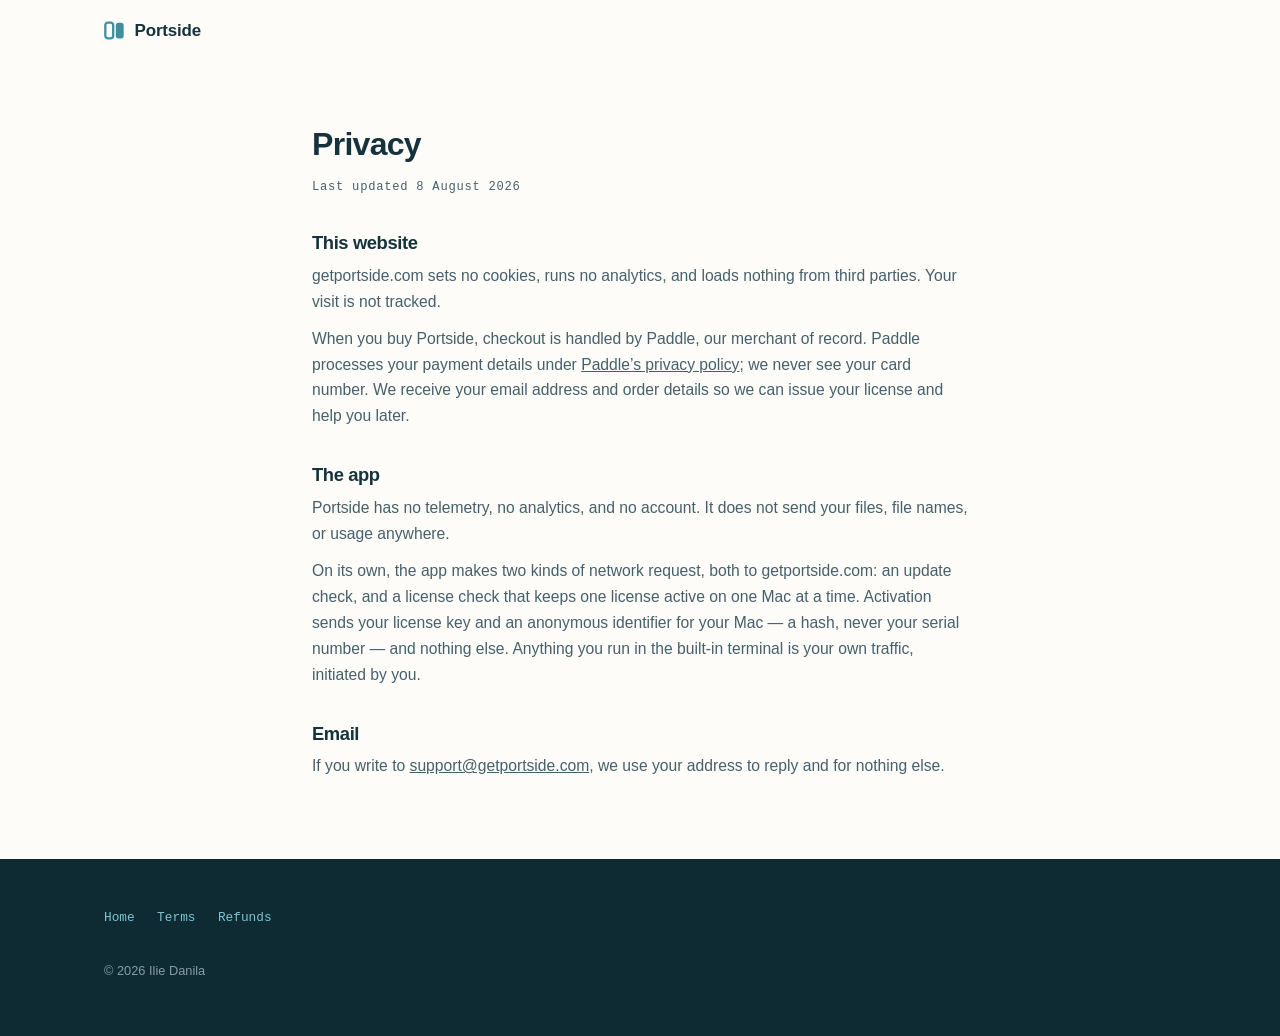
==== privacy.html @ faf57ced "site: landing page, policy pages, and launch checklist for getportside.com Co-Authored-By: Claude Fa" ====
<!DOCTYPE html>
<html lang="en">
<head>
  <meta charset="utf-8">
  <meta name="viewport" content="width=device-width, initial-scale=1">
  <title>Privacy — Portside</title>
  <meta name="robots" content="noindex">
  <link rel="icon" href="assets/icon.svg" type="image/svg+xml">
  <link rel="stylesheet" href="styles.css">
</head>
<body>

<header class="topbar">
  <a class="brand" href="./">
    <svg width="21" height="21" viewBox="0 0 24 24" aria-hidden="true">
      <rect x="1.5" y="3" width="9" height="18" rx="3" fill="none" stroke="#3E8FA0" stroke-width="2.6"/>
      <rect x="13.5" y="3" width="9" height="18" rx="3" fill="#3E8FA0"/>
    </svg>
    Portside
  </a>
</header>

<main class="doc">
  <h1>Privacy</h1>
  <p class="doc-date">Last updated 8 August 2026</p>

  <h2>This website</h2>
  <p>getportside.com sets no cookies, runs no analytics, and loads nothing from third parties. Your visit is not tracked.</p>
  <p>When you buy Portside, checkout is handled by Paddle, our merchant of record. Paddle processes your payment details under <a href="https://www.paddle.com/legal/privacy">Paddle’s privacy policy</a>; we never see your card number. We receive your email address and order details so we can issue your license and help you later.</p>

  <h2>The app</h2>
  <p>Portside has no telemetry, no analytics, and no account. It does not send your files, file names, or usage anywhere.</p>
  <p>On its own, the app makes two kinds of network request, both to getportside.com: an update check, and a license check that keeps one license active on one Mac at a time. Activation sends your license key and an anonymous identifier for your Mac — a hash, never your serial number — and nothing else. Anything you run in the built-in terminal is your own traffic, initiated by you.</p>

  <h2>Email</h2>
  <p>If you write to <a href="mailto:support@getportside.com">support@getportside.com</a>, we use your address to reply and for nothing else.</p>
</main>

<footer class="footer">
  <div class="footer-inner">
    <div class="footer-links">
      <a href="./">Home</a>
      <a href="terms.html">Terms</a>
      <a href="refunds.html">Refunds</a>
    </div>
    <p class="footer-copy">© 2026 Ilie Danila</p>
  </div>
</footer>

</body>
</html>
---- styles.css ----
/* Portside — getportside.com
   Palette and geometry derive from the app icon (Specs/Portside Icon.svg):
   paper pane, deep-sea teal, gold cargo arrows. */

:root {
  --paper: #fdfcf8;
  --sand: #efece3;
  --sandline: #ddd7c9;
  --ink: #14333d;
  --ink-soft: #46606b;

  --sea: #153e49;
  --harbor: #1c4a57;
  --harbor-edge: #2a6273;
  --abyss: #0e2a33;
  --teal: #3e8fa0;
  --tealine: #7fc4d2;
  --foam: #d9e9ee;

  --gold: #ffc94a;
  --gold-deep: #dfa51f;
  --gold-ink: #2a2413;

  --sans: -apple-system, BlinkMacSystemFont, "SF Pro Text", "Segoe UI", Roboto, sans-serif;
  --mono: ui-monospace, "SF Mono", SFMono-Regular, Menlo, Consolas, monospace;

  --radius: 12px;
  --measure: 62ch;
  --bandpad: clamp(4rem, 9vw, 6.5rem);
}

* { margin: 0; padding: 0; box-sizing: border-box; }

html { scroll-behavior: smooth; }

body {
  font-family: var(--sans);
  font-size: 16.5px;
  line-height: 1.65;
  color: var(--ink);
  background: var(--paper);
  -webkit-font-smoothing: antialiased;
  text-rendering: optimizeLegibility;
}

::selection { background: var(--tealine); color: var(--abyss); }

:focus-visible { outline: 2px solid var(--gold); outline-offset: 3px; border-radius: 4px; }

a { color: inherit; }

/* ---------- shared band + type ---------- */

.band { padding: var(--bandpad) 1.5rem; }
.band-inner { max-width: 1120px; margin: 0 auto; }

.band--sea { background: var(--sea); color: var(--foam); }
.band--harbor { background: var(--harbor); color: var(--foam); }
.band--sand { background: var(--sand); }

.eyebrow {
  font-family: var(--mono);
  font-size: 0.72rem;
  font-weight: 600;
  letter-spacing: 0.16em;
  text-transform: uppercase;
  color: var(--teal);
}
.band--sea .eyebrow, .band--harbor .eyebrow { color: var(--tealine); }

h1, h2 { letter-spacing: -0.022em; text-wrap: balance; }

h2 {
  font-size: clamp(1.7rem, 3.4vw, 2.3rem);
  font-weight: 750;
  line-height: 1.15;
  margin: 0.6rem 0 0.9rem;
}

.lede { max-width: var(--measure); color: var(--ink-soft); }
.band--sea .lede, .band--harbor .lede { color: var(--foam); opacity: 0.92; }

/* ---------- horizon divider (from the icon's waterline) ---------- */

.horizon { display: block; width: 100%; height: 26px; }

/* ---------- topbar ---------- */

.topbar {
  display: flex;
  align-items: center;
  gap: 1.6rem;
  max-width: 1120px;
  margin: 0 auto;
  padding: 1.05rem 1.5rem;
}

.brand {
  display: inline-flex;
  align-items: center;
  gap: 0.6rem;
  font-weight: 700;
  font-size: 1.06rem;
  letter-spacing: -0.01em;
  text-decoration: none;
}
.brand svg { display: block; }

.topnav { display: flex; gap: 1.35rem; margin-left: auto; align-items: center; }
.topnav a {
  font-family: var(--mono);
  font-size: 0.8rem;
  letter-spacing: 0.02em;
  text-decoration: none;
  color: var(--ink-soft);
}
.topnav a:hover { color: var(--ink); }

/* ---------- buttons ---------- */

.btn {
  display: inline-flex;
  align-items: center;
  gap: 0.55rem;
  font-weight: 650;
  font-size: 0.98rem;
  padding: 0.72rem 1.25rem;
  border-radius: 10px;
  text-decoration: none;
  border: 1px solid transparent;
  transition: transform 120ms ease, box-shadow 120ms ease, background 120ms ease;
}

.btn--gold {
  background: var(--gold);
  color: var(--gold-ink);
  border-color: var(--gold-deep);
  box-shadow: inset 0 1px 0 rgba(255, 255, 255, 0.45), 0 1px 2px rgba(14, 42, 51, 0.25);
}
.btn--gold:hover { transform: translateY(-1px); box-shadow: inset 0 1px 0 rgba(255,255,255,0.45), 0 4px 10px rgba(14, 42, 51, 0.28); }

.btn--ghost { border-color: var(--sandline); color: var(--ink); background: transparent; }
.btn--ghost:hover { border-color: var(--teal); }

.btn--small { font-size: 0.85rem; padding: 0.45rem 0.85rem; border-radius: 8px; }

.kbd-hint { font-family: var(--mono); font-size: 0.85em; opacity: 0.75; }

/* ---------- hero: the icon, enacted ---------- */

.hero { position: relative; display: grid; grid-template-columns: 1fr 1fr; }

.hero-paper {
  background: linear-gradient(var(--paper), var(--sand));
  padding: clamp(3.5rem, 7vw, 6rem) clamp(1.5rem, 4vw, 4.5rem) clamp(4rem, 8vw, 6.5rem);
  display: flex;
  flex-direction: column;
  justify-content: center;
}

.hero-sea {
  background: linear-gradient(160deg, #2a6e7e, var(--sea) 62%);
  padding: clamp(3.5rem, 6vw, 5.5rem) clamp(1.5rem, 4vw, 4rem);
  display: flex;
  align-items: center;
  justify-content: center;
}

.hero h1 {
  font-size: clamp(2.35rem, 5vw, 3.7rem);
  font-weight: 800;
  line-height: 1.04;
  margin: 0.9rem 0 1.1rem;
  max-width: 11em;
}

.hero-sub { max-width: 46ch; color: var(--ink-soft); font-size: 1.06rem; }

.hero-ctas { display: flex; flex-wrap: wrap; gap: 0.8rem; margin: 1.7rem 0 1rem; }

.hero-fine {
  font-family: var(--mono);
  font-size: 0.74rem;
  letter-spacing: 0.04em;
  color: var(--ink-soft);
}

/* gold cargo arrows on the seam, straight from the icon */
.hero-seam {
  position: absolute;
  left: 50%;
  top: 44%;
  transform: translate(-50%, -50%);
  z-index: 2;
  width: 78px;
  height: 78px;
  border-radius: 50%;
  background: var(--abyss);
  border: 1px solid var(--harbor-edge);
  box-shadow: 0 8px 28px rgba(14, 42, 51, 0.45);
  display: flex;
  align-items: center;
  justify-content: center;
}

/* ---------- app-window rendering (stylised; swap for real screenshot) ---------- */

.appwin {
  width: min(100%, 560px);
  background: #12313b;
  border: 1px solid var(--harbor-edge);
  border-radius: var(--radius);
  box-shadow: 0 24px 60px rgba(10, 30, 38, 0.55);
  overflow: hidden;
  font-family: var(--mono);
  font-size: 11.5px;
  line-height: 1.9;
  color: var(--foam);
}

.appwin-titlebar {
  display: flex;
  align-items: center;
  gap: 6px;
  padding: 9px 12px;
  background: #0f2932;
  border-bottom: 1px solid rgba(127, 196, 210, 0.14);
}
.appwin-dot { width: 11px; height: 11px; border-radius: 50%; background: #3d5a64; }
.appwin-title { margin: 0 auto; font-size: 10.5px; opacity: 0.55; letter-spacing: 0.04em; }

.appwin-panes { display: grid; grid-template-columns: 1fr 1fr; }
.appwin-pane { padding: 8px 0 4px; min-width: 0; display: flex; flex-direction: column; }
.appwin-pane .appwin-status { margin-top: auto; }
.appwin-pane + .appwin-pane { border-left: 1px solid rgba(127, 196, 210, 0.14); }

.appwin-path {
  font-size: 10.5px;
  color: var(--tealine);
  padding: 0 12px 6px;
  border-bottom: 1px solid rgba(127, 196, 210, 0.14);
  white-space: nowrap;
  overflow: hidden;
}

.appwin-row {
  display: flex;
  justify-content: space-between;
  gap: 12px;
  padding: 0 12px;
  white-space: nowrap;
  overflow: hidden;
}
.appwin-row span:last-child { opacity: 0.45; }
.appwin-row--dir { color: #eaf4f7; font-weight: 600; }
.appwin-row--dim { opacity: 0.55; }
.appwin-row--sel { background: rgba(127, 196, 210, 0.18); }

.appwin-status {
  display: flex;
  justify-content: space-between;
  padding: 5px 12px 0;
  margin-top: 4px;
  border-top: 1px solid rgba(127, 196, 210, 0.14);
  font-size: 10px;
  opacity: 0.6;
}

.appwin-term {
  border-top: 1px solid rgba(127, 196, 210, 0.2);
  background: #0c242c;
  padding: 9px 12px 11px;
  font-size: 11px;
}
.appwin-term-line { white-space: nowrap; overflow: hidden; }
.appwin-prompt { color: var(--tealine); }
.appwin-ok { color: #8fd6a5; }
.appwin-caret {
  display: inline-block;
  width: 7px;
  height: 13px;
  vertical-align: -2px;
  background: var(--gold);
  animation: caret 1.15s steps(1) infinite;
}

/* ---------- feature grid ---------- */

.grid {
  display: grid;
  grid-template-columns: repeat(auto-fit, minmax(285px, 1fr));
  gap: 1rem;
  margin-top: 2.2rem;
}

.card {
  background: #ffffff;
  border: 1px solid var(--sandline);
  border-radius: var(--radius);
  padding: 1.4rem 1.4rem 1.5rem;
}
.card h3 { font-size: 1.04rem; font-weight: 700; margin-bottom: 0.45rem; letter-spacing: -0.01em; }
.card p { font-size: 0.94rem; color: var(--ink-soft); }
.card .glyph { font-family: var(--mono); font-size: 0.78rem; color: var(--teal); display: block; margin-bottom: 0.7rem; }

/* ---------- terminal spotlight ---------- */

.termwin {
  background: #0c242c;
  border: 1px solid var(--harbor-edge);
  border-radius: var(--radius);
  box-shadow: 0 18px 48px rgba(8, 24, 30, 0.5);
  font-family: var(--mono);
  font-size: 12.5px;
  line-height: 2;
  padding: 1rem 1.2rem 1.15rem;
  margin-top: 2.2rem;
  overflow-x: auto;
}
.termwin .appwin-prompt { user-select: none; }

/* ---------- safety covenant ---------- */

.covenant { margin-top: 2rem; display: grid; gap: 1.05rem; max-width: 46rem; }

.covenant li {
  list-style: none;
  display: flex;
  gap: 0.9rem;
  align-items: baseline;
  font-size: 1.02rem;
}
.covenant li strong { font-weight: 700; }
.covenant .tick {
  font-family: var(--mono);
  color: var(--gold-deep);
  flex: none;
  transform: translateY(-1px);
}

/* ---------- keyboard ---------- */

.keys {
  display: grid;
  grid-template-columns: repeat(auto-fit, minmax(215px, 1fr));
  gap: 0.7rem 1.6rem;
  margin-top: 2.2rem;
}

.keyrow { display: flex; align-items: center; gap: 0.75rem; font-size: 0.92rem; }

.keycap {
  font-family: var(--mono);
  font-size: 0.8rem;
  color: var(--foam);
  background: linear-gradient(#24586a, #1a4653);
  border: 1px solid var(--harbor-edge);
  border-bottom-width: 3px;
  border-radius: 7px;
  padding: 0.22rem 0.5rem;
  min-width: 2.6rem;
  text-align: center;
  flex: none;
  white-space: nowrap;
}

.keys-note { margin-top: 1.9rem; font-size: 0.9rem; opacity: 0.85; }

/* ---------- pricing ---------- */

.price-card {
  max-width: 26rem;
  margin: 2.2rem auto 0;
  background: #ffffff;
  border: 1px solid var(--sandline);
  border-radius: 16px;
  padding: 2.1rem 2.2rem 2rem;
  text-align: center;
  box-shadow: 0 14px 40px rgba(20, 51, 61, 0.08);
}

.price-figure { font-size: 3.4rem; font-weight: 800; letter-spacing: -0.03em; line-height: 1; }
.price-figure sup { font-size: 1.4rem; font-weight: 700; vertical-align: 0.9em; margin-right: 0.1em; }
.price-unit { font-family: var(--mono); font-size: 0.74rem; letter-spacing: 0.14em; text-transform: uppercase; color: var(--ink-soft); display: block; margin-top: 0.55rem; }

.price-includes { margin: 1.5rem 0 1.7rem; display: grid; gap: 0.45rem; font-size: 0.95rem; color: var(--ink-soft); }
.price-includes li { list-style: none; }

.price-trial { margin-top: 0.8rem; font-size: 0.9rem; }
.price-trial a { color: var(--teal); }
.price-paddle { margin-top: 1rem; font-size: 0.8rem; color: var(--ink-soft); }

.price-req { text-align: center; margin-top: 1.6rem; font-family: var(--mono); font-size: 0.76rem; letter-spacing: 0.05em; color: var(--ink-soft); }

/* ---------- FAQ ---------- */

.faq { max-width: 46rem; margin-top: 1.6rem; }

.faq details { border-bottom: 1px solid var(--sandline); }
.faq summary {
  cursor: pointer;
  font-weight: 650;
  font-size: 1.02rem;
  padding: 1.05rem 0;
  list-style: none;
  display: flex;
  align-items: baseline;
  gap: 0.7rem;
}
.faq summary::-webkit-details-marker { display: none; }
.faq summary::before { content: "›"; font-family: var(--mono); color: var(--teal); transition: transform 140ms ease; }
.faq details[open] summary::before { transform: rotate(90deg); }
.faq details p { padding: 0 0 1.2rem 1.35rem; color: var(--ink-soft); max-width: 60ch; }
.faq details p + p { margin-top: -0.4rem; }

/* ---------- footer ---------- */

.footer { background: var(--abyss); color: var(--foam); }
.footer-inner {
  max-width: 1120px;
  margin: 0 auto;
  padding: 3rem 1.5rem 3.4rem;
  display: flex;
  flex-wrap: wrap;
  gap: 2rem;
  align-items: baseline;
  justify-content: space-between;
}
.footer a { color: var(--tealine); text-decoration: none; }
.footer a:hover { text-decoration: underline; }
.footer-links { display: flex; flex-wrap: wrap; gap: 0.9rem 1.4rem; font-family: var(--mono); font-size: 0.8rem; }
.footer-copy { font-size: 0.8rem; opacity: 0.6; flex-basis: 100%; }

/* ---------- document pages (privacy / terms / refunds) ---------- */

.doc { max-width: 44rem; margin: 0 auto; padding: 3.5rem 1.5rem 5rem; }
.doc h1 { font-size: 2rem; font-weight: 750; margin-bottom: 0.4rem; }
.doc .doc-date { font-family: var(--mono); font-size: 0.76rem; color: var(--ink-soft); letter-spacing: 0.06em; }
.doc h2 { font-size: 1.15rem; margin: 2.2rem 0 0.6rem; }
.doc p, .doc li { color: var(--ink-soft); font-size: 0.98rem; }
.doc ul { padding-left: 1.2rem; margin: 0.5rem 0; }
.doc p + p { margin-top: 0.7rem; }

/* ---------- motion ---------- */

@keyframes caret { 50% { opacity: 0; } }
@keyframes berth-left { from { opacity: 0; transform: translateX(-14px); } to { opacity: 1; transform: none; } }
@keyframes berth-right { from { opacity: 0; transform: translateX(14px); } to { opacity: 1; transform: none; } }
@keyframes moor { from { opacity: 0; } to { opacity: 1; } }

.hero-paper > * { animation: berth-left 640ms cubic-bezier(0.22, 0.9, 0.3, 1) both; }
.hero-sea .appwin { animation: berth-right 640ms cubic-bezier(0.22, 0.9, 0.3, 1) both; }
.hero-seam { animation: moor 500ms ease 460ms both; }

@media (prefers-reduced-motion: reduce) {
  html { scroll-behavior: auto; }
  .hero-paper > *, .hero-sea .appwin, .hero-seam { animation: none; }
  .appwin-caret { animation: none; }
  .btn, .faq summary::before { transition: none; }
}

/* ---------- responsive ---------- */

@media (max-width: 940px) {
  .hero { grid-template-columns: 1fr; }
  .hero-seam { display: none; }
  .hero-paper { padding-bottom: 3.2rem; }
  .topnav a:not(.btn) { display: none; }
}
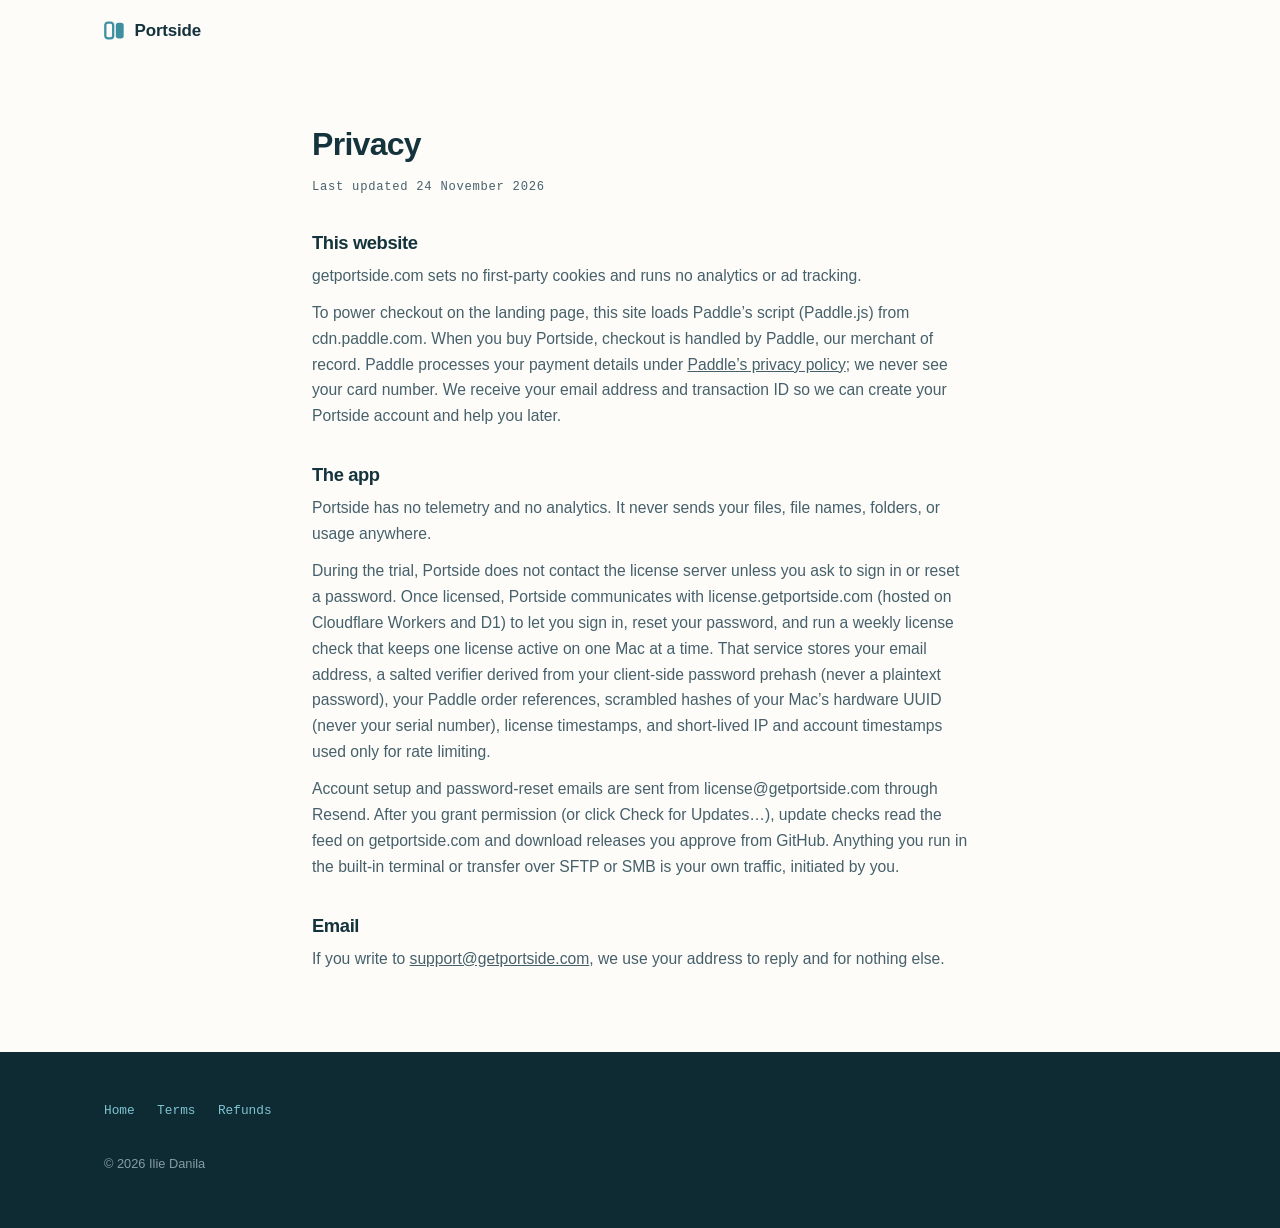
==== commit 0c4b8af6: "fix: align download links, feature copy, and legal pages with v0.6.2" ====
--- a/privacy.html
+++ b/privacy.html
@@ -22,15 +22,16 @@
 
 <main class="doc">
   <h1>Privacy</h1>
-  <p class="doc-date">Last updated 8 August 2026</p>
+  <p class="doc-date">Last updated 24 November 2026</p>
 
   <h2>This website</h2>
-  <p>getportside.com sets no cookies, runs no analytics, and loads nothing from third parties. Your visit is not tracked.</p>
-  <p>When you buy Portside, checkout is handled by Paddle, our merchant of record. Paddle processes your payment details under <a href="https://www.paddle.com/legal/privacy">Paddle’s privacy policy</a>; we never see your card number. We receive your email address and order details so we can issue your license and help you later.</p>
+  <p>getportside.com sets no first-party cookies and runs no analytics or ad tracking.</p>
+  <p>To power checkout on the landing page, this site loads Paddle’s script (Paddle.js) from cdn.paddle.com. When you buy Portside, checkout is handled by Paddle, our merchant of record. Paddle processes your payment details under <a href="https://www.paddle.com/legal/privacy">Paddle’s privacy policy</a>; we never see your card number. We receive your email address and transaction ID so we can create your Portside account and help you later.</p>
 
   <h2>The app</h2>
-  <p>Portside has no telemetry, no analytics, and no account. It does not send your files, file names, or usage anywhere.</p>
-  <p>On its own, the app makes two kinds of network request, both to getportside.com: an update check, and a license check that keeps one license active on one Mac at a time. Activation sends your license key and an anonymous identifier for your Mac — a hash, never your serial number — and nothing else. Anything you run in the built-in terminal is your own traffic, initiated by you.</p>
+  <p>Portside has no telemetry and no analytics. It never sends your files, file names, folders, or usage anywhere.</p>
+  <p>During the trial, Portside does not contact the license server unless you ask to sign in or reset a password. Once licensed, Portside communicates with license.getportside.com (hosted on Cloudflare Workers and D1) to let you sign in, reset your password, and run a weekly license check that keeps one license active on one Mac at a time. That service stores your email address, a salted verifier derived from your client-side password prehash (never a plaintext password), your Paddle order references, scrambled hashes of your Mac’s hardware UUID (never your serial number), license timestamps, and short-lived IP and account timestamps used only for rate limiting.</p>
+  <p>Account setup and password-reset emails are sent from license@getportside.com through Resend. After you grant permission (or click Check for Updates…), update checks read the feed on getportside.com and download releases you approve from GitHub. Anything you run in the built-in terminal or transfer over SFTP or SMB is your own traffic, initiated by you.</p>
 
   <h2>Email</h2>
   <p>If you write to <a href="mailto:support@getportside.com">support@getportside.com</a>, we use your address to reply and for nothing else.</p>
--- a/styles.css
+++ b/styles.css
@@ -140,6 +140,17 @@
 .btn--gold:hover { transform: translateY(-1px); box-shadow: inset 0 1px 0 rgba(255,255,255,0.45), 0 4px 10px rgba(14, 42, 51, 0.28); }
 
 .btn--ghost { border-color: var(--sandline); color: var(--ink); background: transparent; }
+
+/* The rehearsal marker under the sandbox Buy button: quiet but plain.
+   Deleted at go-live together with the sandbox checkout values. */
+.price-mode {
+  margin-top: 0.5rem;
+  font-size: 0.82rem;
+  color: var(--ink-soft, #5b6b70);
+  opacity: 0.8;
+}
+
+.btn--gold[type="button"] { cursor: pointer; font: inherit; }
 .btn--ghost:hover { border-color: var(--teal); }
 
 .btn--small { font-size: 0.85rem; padding: 0.45rem 0.85rem; border-radius: 8px; }
@@ -349,19 +360,24 @@
 
 .keyrow { display: flex; align-items: center; gap: 0.75rem; font-size: 0.92rem; }
 
+/* Real keys on a dark deck: paper caps, dark ink — readable at a
+   glance, not teal-on-teal. */
 .keycap {
   font-family: var(--mono);
-  font-size: 0.8rem;
-  color: var(--foam);
-  background: linear-gradient(#24586a, #1a4653);
-  border: 1px solid var(--harbor-edge);
+  font-size: 0.82rem;
+  font-weight: 600;
+  color: #153e49;
+  background: linear-gradient(#fffdf7, #f1ede2);
+  border: 1px solid rgba(14, 42, 51, 0.35);
   border-bottom-width: 3px;
   border-radius: 7px;
-  padding: 0.22rem 0.5rem;
-  min-width: 2.6rem;
+  padding: 0.22rem 0.4rem;
+  width: 3.9rem;
+  box-sizing: border-box;
   text-align: center;
   flex: none;
   white-space: nowrap;
+  box-shadow: 0 1px 2px rgba(0, 0, 0, 0.25);
 }
 
 .keys-note { margin-top: 1.9rem; font-size: 0.9rem; opacity: 0.85; }
